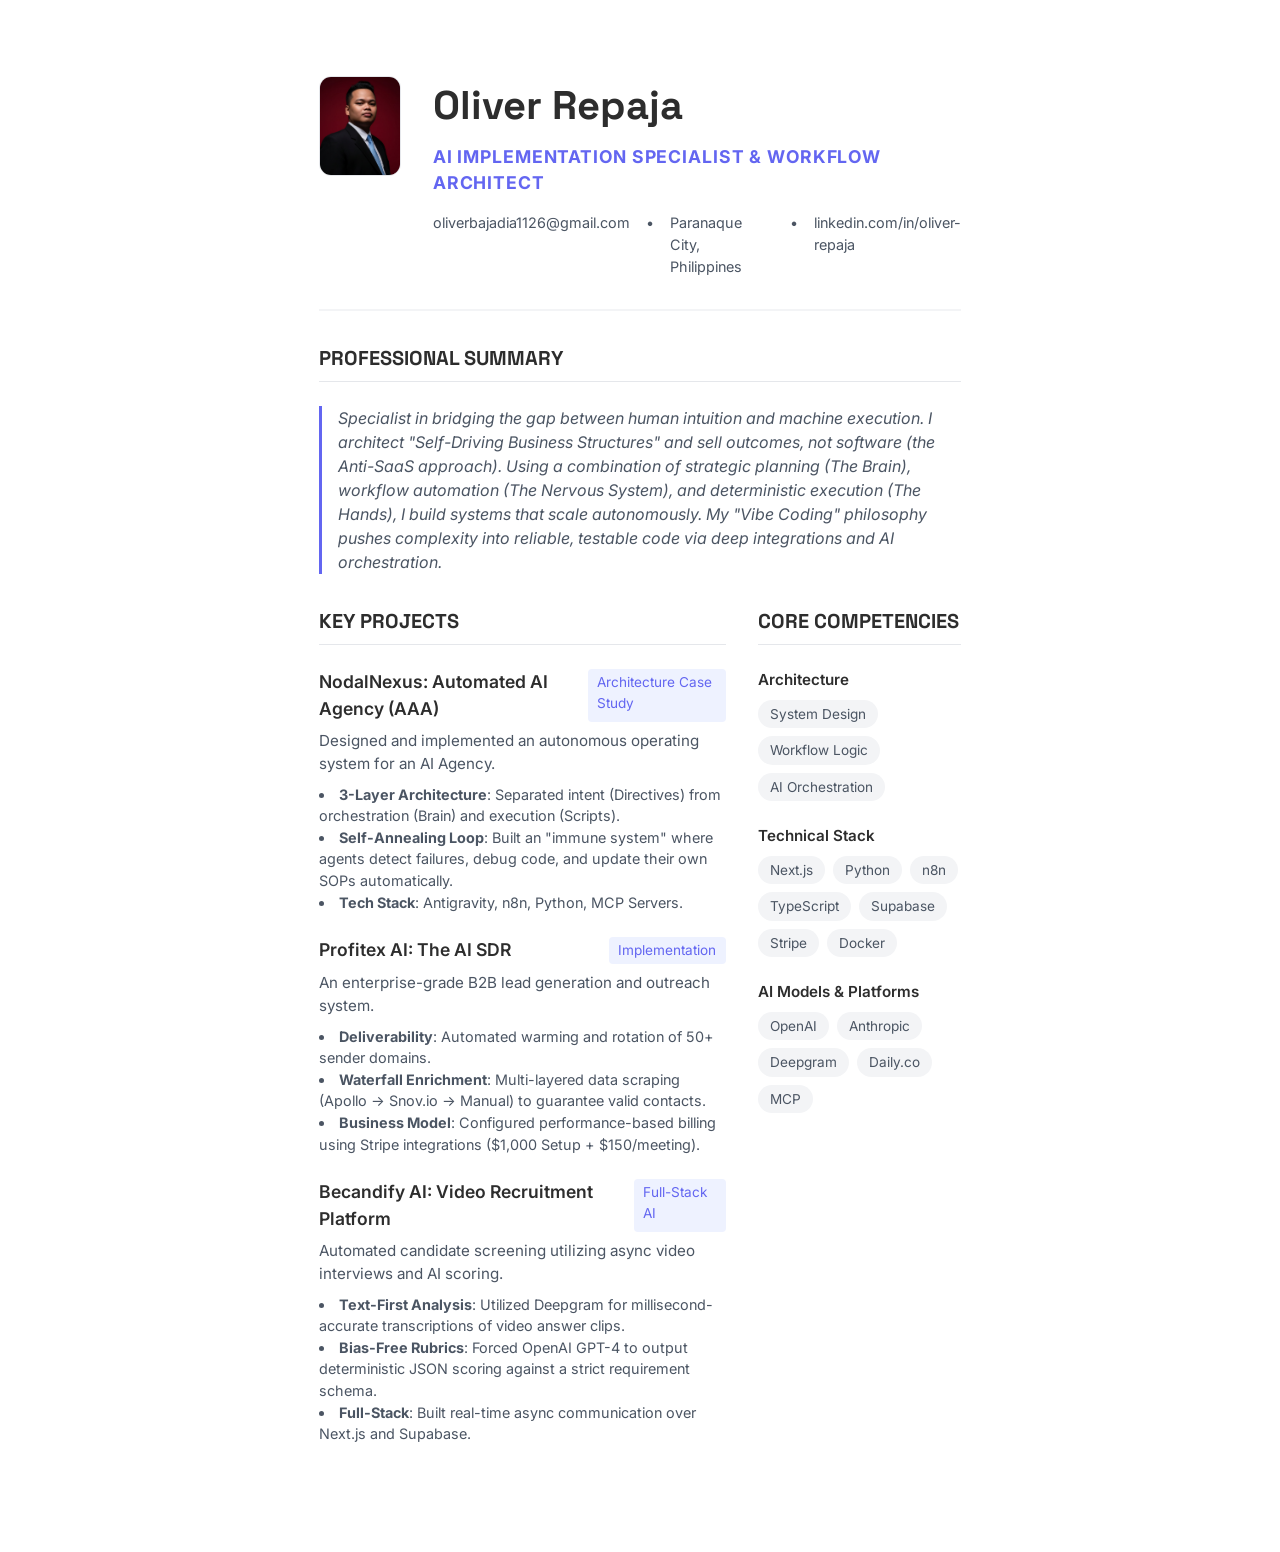
==== resume.html @ 29483efb "Initial commit: Portfolio Website with Profitex AI rebranding" ====
<!DOCTYPE html>
<html lang="en">

<head>
    <meta charset="UTF-8">
    <meta name="viewport" content="width=device-width, initial-scale=1.0">
    <title>Resume - Oliver Repaja</title>
    <link
        href="https://fonts.googleapis.com/css2?family=Inter:wght@300;400;500;600&family=Space+Grotesk:wght@500;700&display=swap"
        rel="stylesheet">
    <style>
        :root {
            --primary: #2d2d2d;
            --accent: #6366f1;
            --text: #4b5563;
        }

        * {
            box-sizing: border-box;
            margin: 0;
            padding: 0;
        }

        body {
            font-family: 'Inter', sans-serif;
            color: var(--primary);
            background: #fff;
            line-height: 1.5;
            -webkit-print-color-adjust: exact;
            print-color-adjust: exact;
        }

        .page {
            width: 21cm;
            min-height: 29.7cm;
            padding: 2cm;
            margin: 0 auto;
            background: white;
        }

        /* Header */
        header {
            display: flex;
            gap: 2rem;
            margin-bottom: 2rem;
            border-bottom: 2px solid #f3f4f6;
            padding-bottom: 2rem;
        }

        .header-info h1 {
            font-family: 'Space Grotesk', sans-serif;
            font-size: 2.5rem;
            margin-bottom: 0.5rem;
            color: var(--primary);
        }

        .header-info h2 {
            font-size: 1.1rem;
            color: var(--accent);
            text-transform: uppercase;
            letter-spacing: 0.05em;
            margin-bottom: 1rem;
        }

        .header-contact {
            font-size: 0.9rem;
            color: var(--text);
            display: flex;
            gap: 1rem;
        }

        .profile-img {
            width: 100px;
            height: 100px;
            border-radius: 12px;
            object-fit: cover;
            border: 1px solid #e5e7eb;
        }

        /* Sections */
        section {
            margin-bottom: 2rem;
        }

        .section-title {
            font-family: 'Space Grotesk', sans-serif;
            font-size: 1.25rem;
            text-transform: uppercase;
            border-bottom: 1px solid #e5e7eb;
            padding-bottom: 0.5rem;
            margin-bottom: 1.5rem;
            color: var(--primary);
            font-weight: 700;
        }

        .bio-text {
            color: var(--text);
            font-style: italic;
            border-left: 3px solid var(--accent);
            padding-left: 1rem;
        }

        /* Grid */
        .two-col {
            display: grid;
            grid-template-columns: 2fr 1fr;
            gap: 2rem;
        }

        /* Experience/Projects */
        .project-item {
            margin-bottom: 1.5rem;
        }

        .project-header {
            display: flex;
            justify-content: space-between;
            margin-bottom: 0.5rem;
        }

        .project-title {
            font-weight: 600;
            font-size: 1.1rem;
        }

        .project-tag {
            color: var(--accent);
            font-size: 0.85rem;
            background: #eef2ff;
            padding: 0.2rem 0.6rem;
            border-radius: 4px;
        }

        .project-desc {
            color: var(--text);
            font-size: 0.95rem;
            margin-bottom: 0.5rem;
        }

        ul {
            list-style-position: inside;
            color: var(--text);
            font-size: 0.9rem;
        }

        /* Skills/Services */
        .skill-group {
            margin-bottom: 1.5rem;
        }

        .skill-title {
            font-weight: 600;
            margin-bottom: 0.5rem;
            font-size: 0.95rem;
        }

        .skill-list {
            display: flex;
            flex-wrap: wrap;
            gap: 0.5rem;
        }

        .skill-pill {
            background: #f3f4f6;
            padding: 0.25rem 0.75rem;
            border-radius: 50px;
            font-size: 0.85rem;
            color: var(--text);
        }

        @media print {
            body {
                background: white;
            }

            .page {
                box-shadow: none;
                margin: 0;
                padding: 0;
                width: 100%;
            }
        }
    </style>
</head>

<body>
    <div class="page">
        <header>
            <!-- Assuming user will replace this if they want, or we can link relative -->
            <img src="img/profile.jpg" alt="Oliver Repaja" class="profile-img">
            <div class="header-info">
                <h1>Oliver Repaja</h1>
                <h2>AI Implementation Specialist & Workflow Architect</h2>
                <div class="header-contact">
                    <span>oliverbajadia1126@gmail.com</span>
                    <span>•</span>
                    <span>Paranaque City, Philippines</span>
                    <span>•</span>
                    <span><a href="https://linkedin.com/in/oliver-repaja" target="_blank"
                            style="color: inherit; text-decoration: none;">linkedin.com/in/oliver-repaja</a></span>
                </div>
            </div>
        </header>

        <section>
            <div class="section-title">Professional Summary</div>
            <p class="bio-text">
                Specialist in bridging the gap between human intuition and machine execution. I architect "Self-Driving
                Business Structures" and sell outcomes, not software (the Anti-SaaS approach). Using a combination of
                strategic planning (The Brain), workflow automation
                (The Nervous System), and deterministic execution (The Hands), I build systems that scale autonomously.
                My "Vibe Coding" philosophy pushes complexity into reliable, testable code via deep integrations and AI
                orchestration.
            </p>
        </section>

        <div class="two-col">
            <div class="main-col">
                <section>
                    <div class="section-title">Key Projects</div>

                    <div class="project-item">
                        <div class="project-header">
                            <span class="project-title">NodalNexus: Automated AI Agency (AAA)</span>
                            <span class="project-tag">Architecture Case Study</span>
                        </div>
                        <div class="project-desc">
                            Designed and implemented an autonomous operating system for an AI Agency.
                        </div>
                        <ul>
                            <li><strong>3-Layer Architecture</strong>: Separated intent (Directives) from orchestration
                                (Brain) and execution (Scripts).</li>
                            <li><strong>Self-Annealing Loop</strong>: Built an "immune system" where agents detect
                                failures, debug code, and update their own SOPs automatically.</li>
                            <li><strong>Tech Stack</strong>: Antigravity, n8n, Python, MCP Servers.</li>
                        </ul>
                    </div>

                    <div class="project-item">
                        <div class="project-header">
                            <span class="project-title">Profitex AI: The AI SDR</span>
                            <span class="project-tag">Implementation</span>
                        </div>
                        <div class="project-desc">
                            An enterprise-grade B2B lead generation and outreach system.
                        </div>
                        <ul>
                            <li><strong>Deliverability</strong>: Automated warming and rotation of 50+ sender domains.
                            </li>
                            <li><strong>Waterfall Enrichment</strong>: Multi-layered data scraping (Apollo → Snov.io →
                                Manual) to guarantee valid contacts.</li>
                            <li><strong>Business Model</strong>: Configured performance-based billing using Stripe
                                integrations ($1,000 Setup + $150/meeting).</li>
                        </ul>
                    </div>

                    <div class="project-item">
                        <div class="project-header">
                            <span class="project-title">Becandify AI: Video Recruitment Platform</span>
                            <span class="project-tag">Full-Stack AI</span>
                        </div>
                        <div class="project-desc">
                            Automated candidate screening utilizing async video interviews and AI scoring.
                        </div>
                        <ul>
                            <li><strong>Text-First Analysis</strong>: Utilized Deepgram for millisecond-accurate
                                transcriptions of video answer clips.</li>
                            <li><strong>Bias-Free Rubrics</strong>: Forced OpenAI GPT-4 to output deterministic JSON
                                scoring against a strict requirement schema.</li>
                            <li><strong>Full-Stack</strong>: Built real-time async communication over Next.js and
                                Supabase.</li>
                        </ul>
                    </div>
                </section>
            </div>

            <div class="side-col">
                <section>
                    <div class="section-title">Core Competencies</div>

                    <div class="skill-group">
                        <div class="skill-title">Architecture</div>
                        <div class="skill-list">
                            <span class="skill-pill">System Design</span>
                            <span class="skill-pill">Workflow Logic</span>
                            <span class="skill-pill">AI Orchestration</span>
                        </div>
                    </div>

                    <div class="skill-group">
                        <div class="skill-title">Technical Stack</div>
                        <div class="skill-list">
                            <span class="skill-pill">Next.js</span>
                            <span class="skill-pill">Python</span>
                            <span class="skill-pill">n8n</span>
                            <span class="skill-pill">TypeScript</span>
                            <span class="skill-pill">Supabase</span>
                            <span class="skill-pill">Stripe</span>
                            <span class="skill-pill">Docker</span>
                        </div>
                    </div>

                    <div class="skill-group">
                        <div class="skill-title">AI Models & Platforms</div>
                        <div class="skill-list">
                            <span class="skill-pill">OpenAI</span>
                            <span class="skill-pill">Anthropic</span>
                            <span class="skill-pill">Deepgram</span>
                            <span class="skill-pill">Daily.co</span>
                            <span class="skill-pill">MCP</span>
                        </div>
                    </div>
                </section>
            </div>
        </div>
    </div>
</body>

</html>
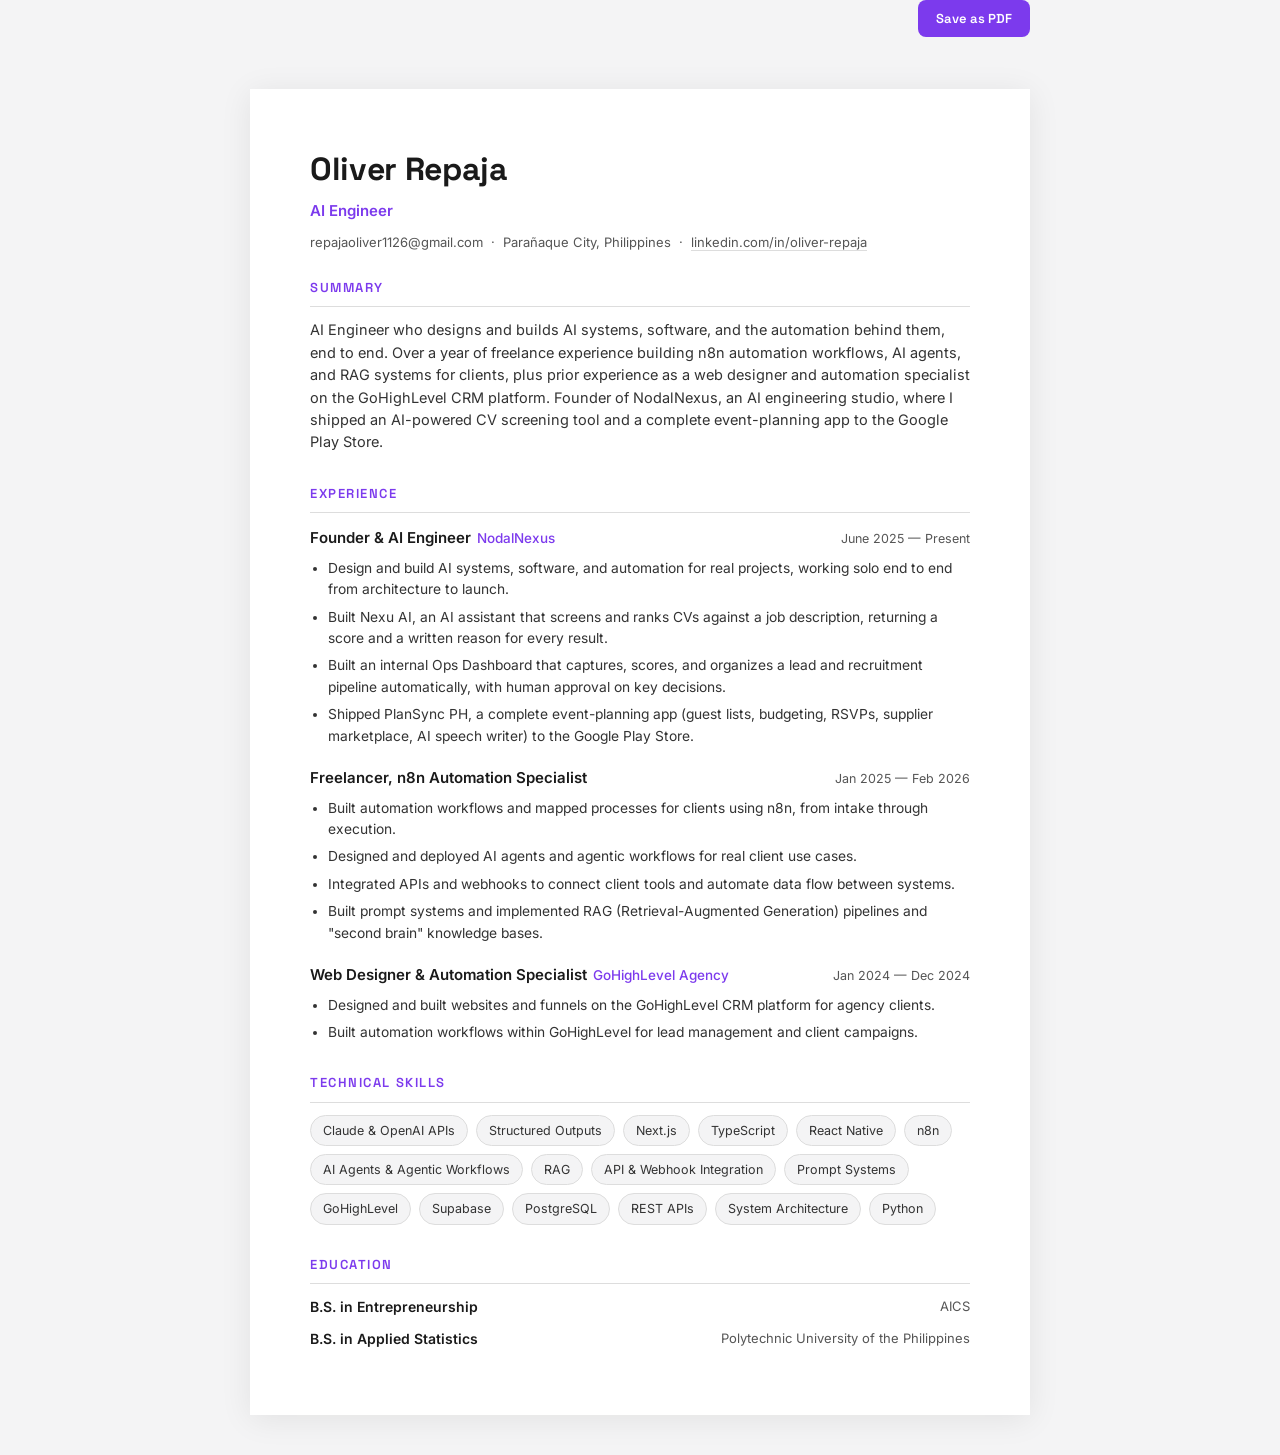
==== commit 0968e08c: "Rebuild portfolio: honest content, real projects, violet design system Replaces the old automation-a" ====
--- a/resume.html
+++ b/resume.html
@@ -1,319 +1,116 @@
-<!DOCTYPE html>
-<html lang="en">
+<!DOCTYPE html><html lang="en"><head>
+<meta charset="UTF-8"><meta name="viewport" content="width=device-width, initial-scale=1.0">
+<title>Oliver Repaja — Resume</title>
+<link rel="preconnect" href="https://fonts.googleapis.com"><link rel="preconnect" href="https://fonts.gstatic.com" crossorigin>
+<link href="https://fonts.googleapis.com/css2?family=Inter:wght@400;500;600;700&family=Space+Grotesk:wght@600;700&display=swap" rel="stylesheet">
+<style>
+  :root{ --ink:#1a1a1a; --muted:#555; --line:#ddd; --accent:#7c3aed; }
+  *{box-sizing:border-box}
+  body{margin:0;background:#f4f4f5;color:var(--ink);font-family:'Inter',sans-serif;font-weight:400;line-height:1.55;-webkit-font-smoothing:antialiased}
+  .page{max-width:780px;margin:40px auto;background:#fff;padding:56px 60px;box-shadow:0 4px 30px rgba(0,0,0,.08)}
+  h1{font-family:'Space Grotesk',sans-serif;font-weight:700;font-size:32px;margin:0 0 4px;letter-spacing:-.01em}
+  .role{font-size:15px;color:var(--accent);font-weight:600;margin:0 0 10px}
+  .contact{font-size:13px;color:var(--muted);margin:0 0 26px}
+  .contact a{color:var(--muted);text-decoration:none;border-bottom:1px solid var(--line)}
+  h2{font-family:'Space Grotesk',sans-serif;font-weight:600;font-size:13px;letter-spacing:.12em;text-transform:uppercase;color:var(--accent);
+     margin:30px 0 12px;padding-bottom:8px;border-bottom:1px solid var(--line)}
+  h2:first-of-type{margin-top:0}
+  p.summary{font-size:14.5px;color:#333;margin:0}
+  .job{margin-bottom:18px}
+  .job-head{display:flex;justify-content:space-between;align-items:baseline;flex-wrap:wrap;gap:6px}
+  .job-title{font-weight:600;font-size:15px}
+  .job-org{color:var(--accent);font-weight:500;font-size:13.5px;margin-left:6px}
+  .job-date{font-size:12.5px;color:var(--muted);white-space:nowrap}
+  ul{margin:8px 0 0;padding-left:18px}
+  li{font-size:13.8px;color:#333;margin-bottom:6px}
+  .skills{display:flex;flex-wrap:wrap;gap:8px}
+  .skill{font-size:12.5px;color:#333;background:#f4f4f5;border:1px solid var(--line);padding:5px 12px;border-radius:999px}
+  .edu{display:flex;justify-content:space-between;flex-wrap:wrap;gap:4px;margin-bottom:10px}
+  .edu-deg{font-weight:600;font-size:14px}
+  .edu-school{font-size:13px;color:var(--muted)}
+  .print-bar{max-width:780px;margin:0 auto;display:flex;justify-content:flex-end;padding:0 0 12px}
+  .print-btn{font-family:'Space Grotesk',sans-serif;font-weight:600;font-size:13px;background:var(--accent);color:#fff;border:none;
+    padding:10px 18px;border-radius:8px;cursor:pointer}
+  @media print{
+    body{background:#fff}
+    .page{box-shadow:none;margin:0;padding:0}
+    .print-bar{display:none}
+    @page{margin:14mm}
+  }
+</style>
+</head>
+<body>
 
-<head>
-    <meta charset="UTF-8">
-    <meta name="viewport" content="width=device-width, initial-scale=1.0">
-    <title>Resume - Oliver Repaja</title>
-    <link
-        href="https://fonts.googleapis.com/css2?family=Inter:wght@300;400;500;600&family=Space+Grotesk:wght@500;700&display=swap"
-        rel="stylesheet">
-    <style>
-        :root {
-            --primary: #2d2d2d;
-            --accent: #6366f1;
-            --text: #4b5563;
-        }
+<div class="print-bar"><button class="print-btn" onclick="window.print()">Save as PDF</button></div>
 
-        * {
-            box-sizing: border-box;
-            margin: 0;
-            padding: 0;
-        }
+<div class="page">
+  <h1>Oliver Repaja</h1>
+  <p class="role">AI Engineer</p>
+  <p class="contact">
+    repajaoliver1126@gmail.com &nbsp;·&nbsp; Parañaque City, Philippines &nbsp;·&nbsp;
+    <a href="https://linkedin.com/in/oliver-repaja">linkedin.com/in/oliver-repaja</a>
+  </p>
 
-        body {
-            font-family: 'Inter', sans-serif;
-            color: var(--primary);
-            background: #fff;
-            line-height: 1.5;
-            -webkit-print-color-adjust: exact;
-            print-color-adjust: exact;
-        }
+  <h2>Summary</h2>
+  <p class="summary">AI Engineer who designs and builds AI systems, software, and the automation behind them, end to end. Over a year of freelance experience building n8n automation workflows, AI agents, and RAG systems for clients, plus prior experience as a web designer and automation specialist on the GoHighLevel CRM platform. Founder of NodalNexus, an AI engineering studio, where I shipped an AI-powered CV screening tool and a complete event-planning app to the Google Play Store.</p>
 
-        .page {
-            width: 21cm;
-            min-height: 29.7cm;
-            padding: 2cm;
-            margin: 0 auto;
-            background: white;
-        }
+  <h2>Experience</h2>
+  <div class="job">
+    <div class="job-head">
+      <div><span class="job-title">Founder &amp; AI Engineer</span><span class="job-org">NodalNexus</span></div>
+      <div class="job-date">June 2025 — Present</div>
+    </div>
+    <ul>
+      <li>Design and build AI systems, software, and automation for real projects, working solo end to end from architecture to launch.</li>
+      <li>Built Nexu AI, an AI assistant that screens and ranks CVs against a job description, returning a score and a written reason for every result.</li>
+      <li>Built an internal Ops Dashboard that captures, scores, and organizes a lead and recruitment pipeline automatically, with human approval on key decisions.</li>
+      <li>Shipped PlanSync PH, a complete event-planning app (guest lists, budgeting, RSVPs, supplier marketplace, AI speech writer) to the Google Play Store.</li>
+    </ul>
+  </div>
 
-        /* Header */
-        header {
-            display: flex;
-            gap: 2rem;
-            margin-bottom: 2rem;
-            border-bottom: 2px solid #f3f4f6;
-            padding-bottom: 2rem;
-        }
+  <div class="job">
+    <div class="job-head">
+      <div><span class="job-title">Freelancer, n8n Automation Specialist</span></div>
+      <div class="job-date">Jan 2025 — Feb 2026</div>
+    </div>
+    <ul>
+      <li>Built automation workflows and mapped processes for clients using n8n, from intake through execution.</li>
+      <li>Designed and deployed AI agents and agentic workflows for real client use cases.</li>
+      <li>Integrated APIs and webhooks to connect client tools and automate data flow between systems.</li>
+      <li>Built prompt systems and implemented RAG (Retrieval-Augmented Generation) pipelines and "second brain" knowledge bases.</li>
+    </ul>
+  </div>
 
-        .header-info h1 {
-            font-family: 'Space Grotesk', sans-serif;
-            font-size: 2.5rem;
-            margin-bottom: 0.5rem;
-            color: var(--primary);
-        }
+  <div class="job">
+    <div class="job-head">
+      <div><span class="job-title">Web Designer &amp; Automation Specialist</span><span class="job-org">GoHighLevel Agency</span></div>
+      <div class="job-date">Jan 2024 — Dec 2024</div>
+    </div>
+    <ul>
+      <li>Designed and built websites and funnels on the GoHighLevel CRM platform for agency clients.</li>
+      <li>Built automation workflows within GoHighLevel for lead management and client campaigns.</li>
+    </ul>
+  </div>
 
-        .header-info h2 {
-            font-size: 1.1rem;
-            color: var(--accent);
-            text-transform: uppercase;
-            letter-spacing: 0.05em;
-            margin-bottom: 1rem;
-        }
+  <h2>Technical Skills</h2>
+  <div class="skills">
+    <span class="skill">Claude &amp; OpenAI APIs</span><span class="skill">Structured Outputs</span>
+    <span class="skill">Next.js</span><span class="skill">TypeScript</span><span class="skill">React Native</span>
+    <span class="skill">n8n</span><span class="skill">AI Agents &amp; Agentic Workflows</span><span class="skill">RAG</span>
+    <span class="skill">API &amp; Webhook Integration</span><span class="skill">Prompt Systems</span>
+    <span class="skill">GoHighLevel</span><span class="skill">Supabase</span><span class="skill">PostgreSQL</span>
+    <span class="skill">REST APIs</span><span class="skill">System Architecture</span><span class="skill">Python</span>
+  </div>
 
-        .header-contact {
-            font-size: 0.9rem;
-            color: var(--text);
-            display: flex;
-            gap: 1rem;
-        }
+  <h2>Education</h2>
+  <div class="edu">
+    <span class="edu-deg">B.S. in Entrepreneurship</span>
+    <span class="edu-school">AICS</span>
+  </div>
+  <div class="edu">
+    <span class="edu-deg">B.S. in Applied Statistics</span>
+    <span class="edu-school">Polytechnic University of the Philippines</span>
+  </div>
+</div>
 
-        .profile-img {
-            width: 100px;
-            height: 100px;
-            border-radius: 12px;
-            object-fit: cover;
-            border: 1px solid #e5e7eb;
-        }
-
-        /* Sections */
-        section {
-            margin-bottom: 2rem;
-        }
-
-        .section-title {
-            font-family: 'Space Grotesk', sans-serif;
-            font-size: 1.25rem;
-            text-transform: uppercase;
-            border-bottom: 1px solid #e5e7eb;
-            padding-bottom: 0.5rem;
-            margin-bottom: 1.5rem;
-            color: var(--primary);
-            font-weight: 700;
-        }
-
-        .bio-text {
-            color: var(--text);
-            font-style: italic;
-            border-left: 3px solid var(--accent);
-            padding-left: 1rem;
-        }
-
-        /* Grid */
-        .two-col {
-            display: grid;
-            grid-template-columns: 2fr 1fr;
-            gap: 2rem;
-        }
-
-        /* Experience/Projects */
-        .project-item {
-            margin-bottom: 1.5rem;
-        }
-
-        .project-header {
-            display: flex;
-            justify-content: space-between;
-            margin-bottom: 0.5rem;
-        }
-
-        .project-title {
-            font-weight: 600;
-            font-size: 1.1rem;
-        }
-
-        .project-tag {
-            color: var(--accent);
-            font-size: 0.85rem;
-            background: #eef2ff;
-            padding: 0.2rem 0.6rem;
-            border-radius: 4px;
-        }
-
-        .project-desc {
-            color: var(--text);
-            font-size: 0.95rem;
-            margin-bottom: 0.5rem;
-        }
-
-        ul {
-            list-style-position: inside;
-            color: var(--text);
-            font-size: 0.9rem;
-        }
-
-        /* Skills/Services */
-        .skill-group {
-            margin-bottom: 1.5rem;
-        }
-
-        .skill-title {
-            font-weight: 600;
-            margin-bottom: 0.5rem;
-            font-size: 0.95rem;
-        }
-
-        .skill-list {
-            display: flex;
-            flex-wrap: wrap;
-            gap: 0.5rem;
-        }
-
-        .skill-pill {
-            background: #f3f4f6;
-            padding: 0.25rem 0.75rem;
-            border-radius: 50px;
-            font-size: 0.85rem;
-            color: var(--text);
-        }
-
-        @media print {
-            body {
-                background: white;
-            }
-
-            .page {
-                box-shadow: none;
-                margin: 0;
-                padding: 0;
-                width: 100%;
-            }
-        }
-    </style>
-</head>
-
-<body>
-    <div class="page">
-        <header>
-            <!-- Assuming user will replace this if they want, or we can link relative -->
-            <img src="img/profile.jpg" alt="Oliver Repaja" class="profile-img">
-            <div class="header-info">
-                <h1>Oliver Repaja</h1>
-                <h2>AI Implementation Specialist & Workflow Architect</h2>
-                <div class="header-contact">
-                    <span>oliverbajadia1126@gmail.com</span>
-                    <span>•</span>
-                    <span>Paranaque City, Philippines</span>
-                    <span>•</span>
-                    <span><a href="https://linkedin.com/in/oliver-repaja" target="_blank"
-                            style="color: inherit; text-decoration: none;">linkedin.com/in/oliver-repaja</a></span>
-                </div>
-            </div>
-        </header>
-
-        <section>
-            <div class="section-title">Professional Summary</div>
-            <p class="bio-text">
-                Specialist in bridging the gap between human intuition and machine execution. I architect "Self-Driving
-                Business Structures" and sell outcomes, not software (the Anti-SaaS approach). Using a combination of
-                strategic planning (The Brain), workflow automation
-                (The Nervous System), and deterministic execution (The Hands), I build systems that scale autonomously.
-                My "Vibe Coding" philosophy pushes complexity into reliable, testable code via deep integrations and AI
-                orchestration.
-            </p>
-        </section>
-
-        <div class="two-col">
-            <div class="main-col">
-                <section>
-                    <div class="section-title">Key Projects</div>
-
-                    <div class="project-item">
-                        <div class="project-header">
-                            <span class="project-title">NodalNexus: Automated AI Agency (AAA)</span>
-                            <span class="project-tag">Architecture Case Study</span>
-                        </div>
-                        <div class="project-desc">
-                            Designed and implemented an autonomous operating system for an AI Agency.
-                        </div>
-                        <ul>
-                            <li><strong>3-Layer Architecture</strong>: Separated intent (Directives) from orchestration
-                                (Brain) and execution (Scripts).</li>
-                            <li><strong>Self-Annealing Loop</strong>: Built an "immune system" where agents detect
-                                failures, debug code, and update their own SOPs automatically.</li>
-                            <li><strong>Tech Stack</strong>: Antigravity, n8n, Python, MCP Servers.</li>
-                        </ul>
-                    </div>
-
-                    <div class="project-item">
-                        <div class="project-header">
-                            <span class="project-title">Profitex AI: The AI SDR</span>
-                            <span class="project-tag">Implementation</span>
-                        </div>
-                        <div class="project-desc">
-                            An enterprise-grade B2B lead generation and outreach system.
-                        </div>
-                        <ul>
-                            <li><strong>Deliverability</strong>: Automated warming and rotation of 50+ sender domains.
-                            </li>
-                            <li><strong>Waterfall Enrichment</strong>: Multi-layered data scraping (Apollo → Snov.io →
-                                Manual) to guarantee valid contacts.</li>
-                            <li><strong>Business Model</strong>: Configured performance-based billing using Stripe
-                                integrations ($1,000 Setup + $150/meeting).</li>
-                        </ul>
-                    </div>
-
-                    <div class="project-item">
-                        <div class="project-header">
-                            <span class="project-title">Becandify AI: Video Recruitment Platform</span>
-                            <span class="project-tag">Full-Stack AI</span>
-                        </div>
-                        <div class="project-desc">
-                            Automated candidate screening utilizing async video interviews and AI scoring.
-                        </div>
-                        <ul>
-                            <li><strong>Text-First Analysis</strong>: Utilized Deepgram for millisecond-accurate
-                                transcriptions of video answer clips.</li>
-                            <li><strong>Bias-Free Rubrics</strong>: Forced OpenAI GPT-4 to output deterministic JSON
-                                scoring against a strict requirement schema.</li>
-                            <li><strong>Full-Stack</strong>: Built real-time async communication over Next.js and
-                                Supabase.</li>
-                        </ul>
-                    </div>
-                </section>
-            </div>
-
-            <div class="side-col">
-                <section>
-                    <div class="section-title">Core Competencies</div>
-
-                    <div class="skill-group">
-                        <div class="skill-title">Architecture</div>
-                        <div class="skill-list">
-                            <span class="skill-pill">System Design</span>
-                            <span class="skill-pill">Workflow Logic</span>
-                            <span class="skill-pill">AI Orchestration</span>
-                        </div>
-                    </div>
-
-                    <div class="skill-group">
-                        <div class="skill-title">Technical Stack</div>
-                        <div class="skill-list">
-                            <span class="skill-pill">Next.js</span>
-                            <span class="skill-pill">Python</span>
-                            <span class="skill-pill">n8n</span>
-                            <span class="skill-pill">TypeScript</span>
-                            <span class="skill-pill">Supabase</span>
-                            <span class="skill-pill">Stripe</span>
-                            <span class="skill-pill">Docker</span>
-                        </div>
-                    </div>
-
-                    <div class="skill-group">
-                        <div class="skill-title">AI Models & Platforms</div>
-                        <div class="skill-list">
-                            <span class="skill-pill">OpenAI</span>
-                            <span class="skill-pill">Anthropic</span>
-                            <span class="skill-pill">Deepgram</span>
-                            <span class="skill-pill">Daily.co</span>
-                            <span class="skill-pill">MCP</span>
-                        </div>
-                    </div>
-                </section>
-            </div>
-        </div>
-    </div>
-</body>
-
-</html>+</body></html>
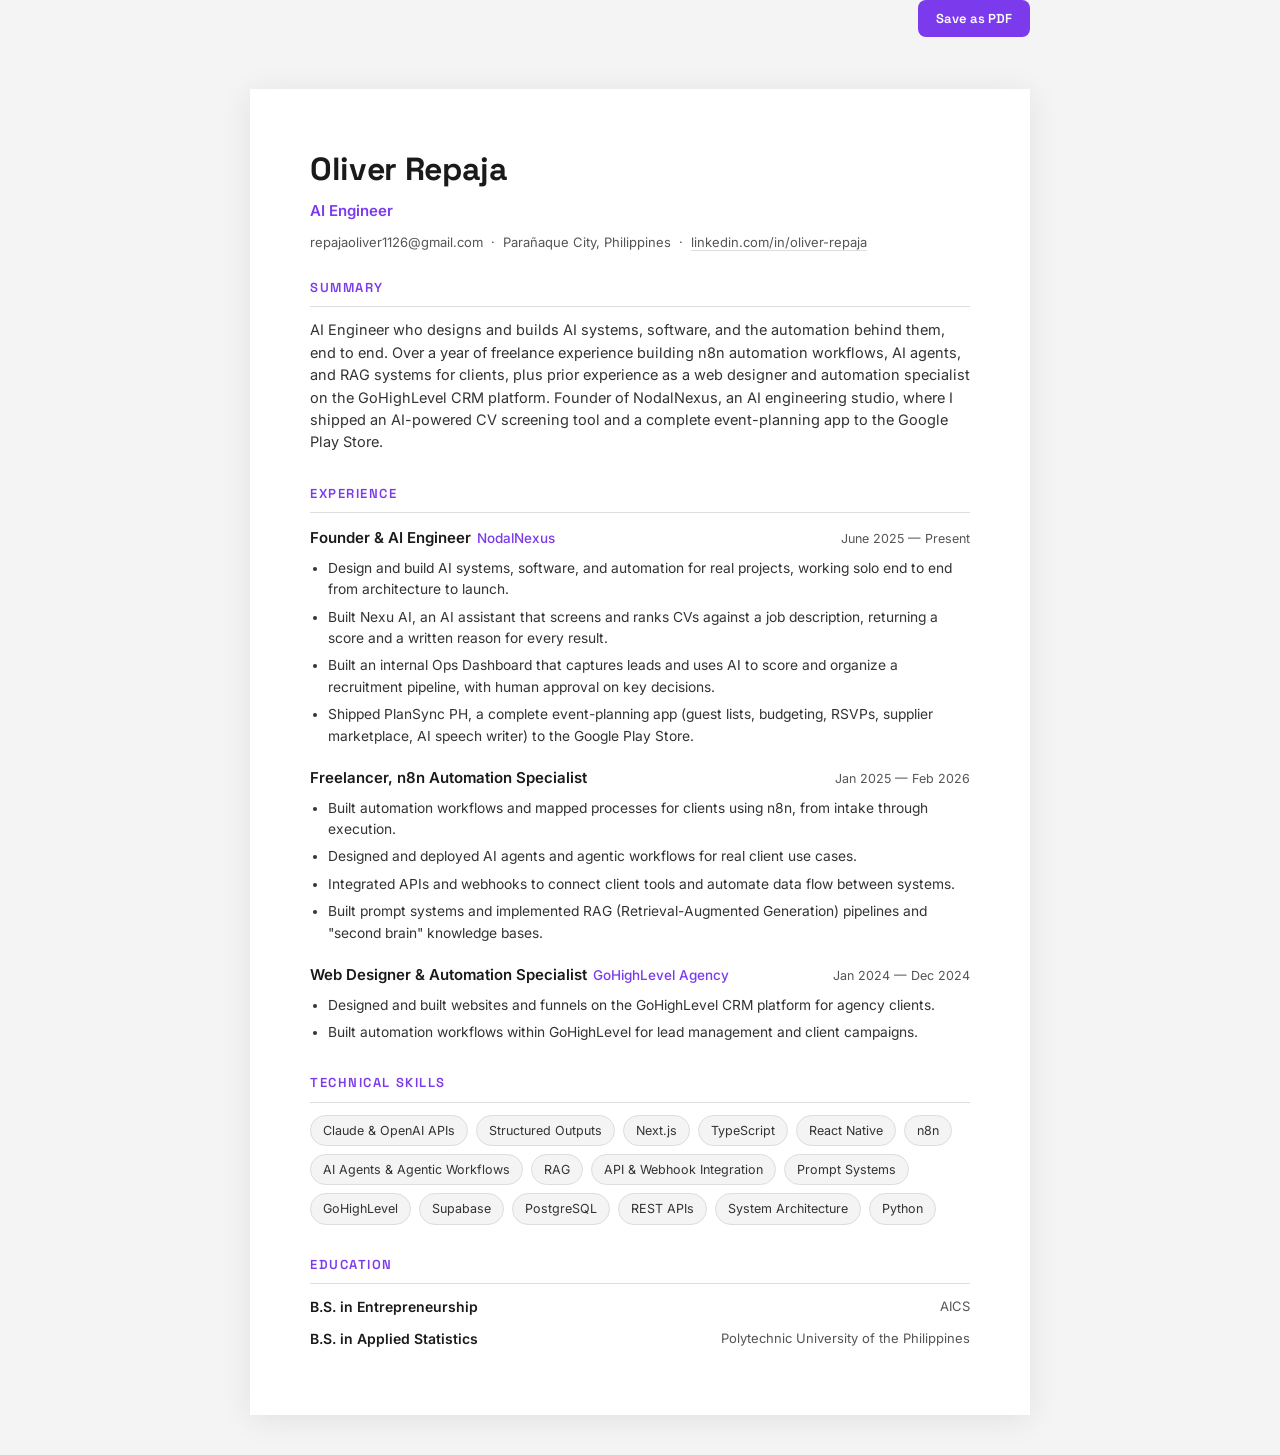
==== commit f12ed3f3: "Add live links to every project and a new Amore Cost card Each work card now links to its real deplo" ====
--- a/resume.html
+++ b/resume.html
@@ -63,7 +63,7 @@
     <ul>
       <li>Design and build AI systems, software, and automation for real projects, working solo end to end from architecture to launch.</li>
       <li>Built Nexu AI, an AI assistant that screens and ranks CVs against a job description, returning a score and a written reason for every result.</li>
-      <li>Built an internal Ops Dashboard that captures, scores, and organizes a lead and recruitment pipeline automatically, with human approval on key decisions.</li>
+      <li>Built an internal Ops Dashboard that captures leads and uses AI to score and organize a recruitment pipeline, with human approval on key decisions.</li>
       <li>Shipped PlanSync PH, a complete event-planning app (guest lists, budgeting, RSVPs, supplier marketplace, AI speech writer) to the Google Play Store.</li>
     </ul>
   </div>
